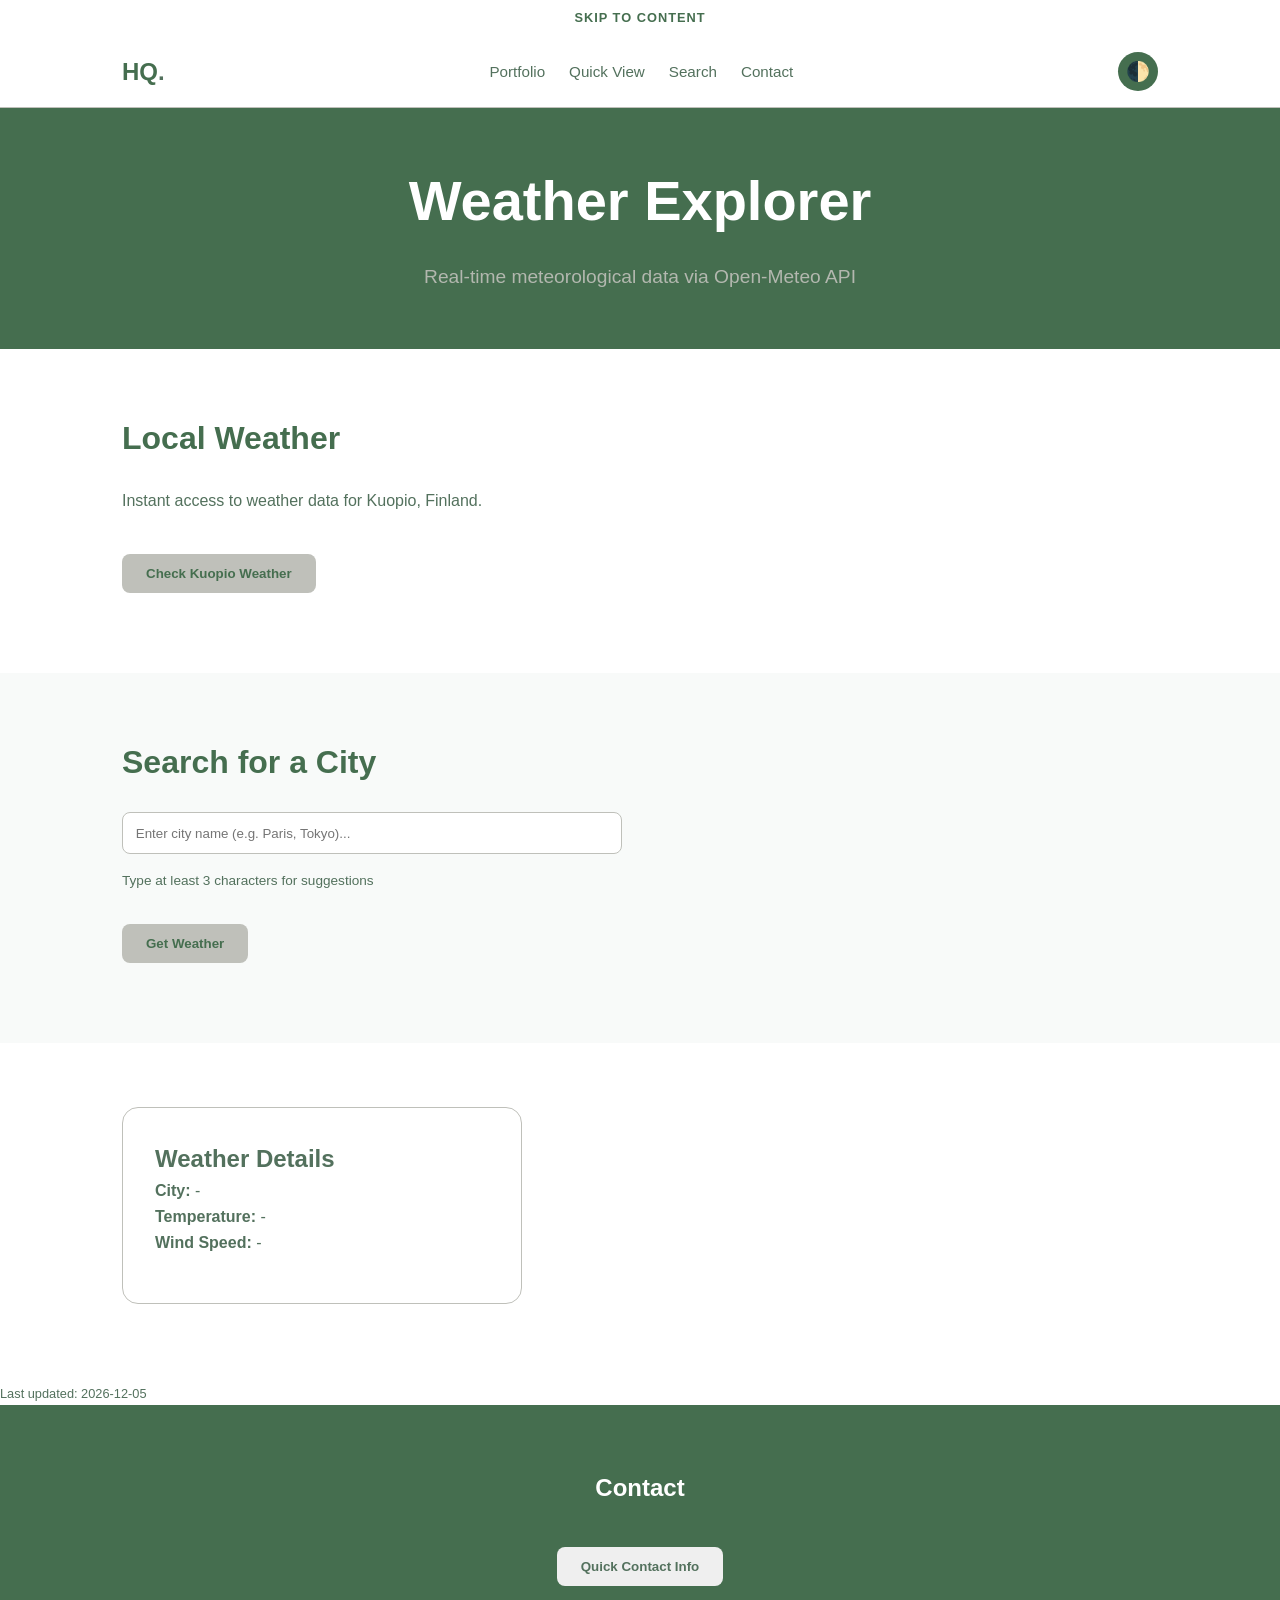
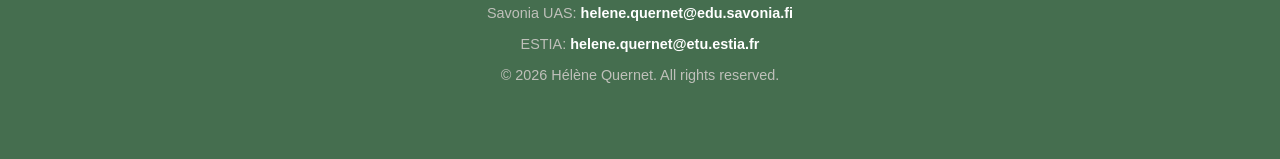
==== weather.html @ babc6048 "complet portfoliot and weather app" ====
<!DOCTYPE html>
<html lang="en">
<head>
    <meta charset="UTF-8" />
    <meta name="viewport" content="width=device-width, initial-scale=1.0">
    <link rel="stylesheet" href="style.css" />
    <title>Weather App - Hélène Quernet</title>
</head>

<body>
    <a id="skipper" href="#main">Skip to content</a>

    <!-- Standard Navbar -->
    <nav class="navbar">
        <div class="nav-container">
            <a href="index.html" class="logo">HQ<span>.</span></a>
            <ul class="nav-links">
                <li><a href="index.html">Portfolio</a></li>
                <li><a href="#kuopio-weather">Quick View</a></li>
                <li><a href="#other-city">Search</a></li>
                <li><a href="#contact">Contact</a></li>
            </ul>
            <button id="theme-toggle" aria-label="Toggle Dark Mode">
                <span class="mode-icon">🌓</span>
            </button>
        </div>
    </nav>

    <header class="hero" style="padding: 3rem 2rem;">
        <div class="hero-content">
            <h1>Weather Explorer</h1>
            <p class="hero-subtitle">Real-time meteorological data via Open-Meteo API</p>
        </div>
    </header>
    
    <main id="main">
        <!-- Quick Access Section -->
        <section id="kuopio-weather" class="container">
            <h2 class="section-title">Local Weather</h2>
            <p>Instant access to weather data for Kuopio, Finland.</p>
            <div style="margin-top: 1.5rem;">
                <button id="btnKuopio" class="btn btn-primary btn-weather">Check Kuopio Weather</button>
            </div>
        </section>

        <!-- Search Section -->
        <section id="other-city" class="bg-light">
            <div class="container">
                <h2 class="section-title">Search for a City</h2>
                <div class="search-container" style="max-width: 500px;">
                    <input 
                        type="text" 
                        id="cityInput" 
                        placeholder="Enter city name (e.g. Paris, Tokyo)..."
                        list="cityList"
                        autocomplete="off"
                    >
                    <datalist id="cityList"></datalist>
                    <p id="input-info">Type at least 3 characters for suggestions</p>
                    <button id="btnValidate" class="btn btn-primary btn-weather" disabled>Get Weather</button>
                </div>
            </div>
        </section>

        <!-- Results Section -->
        <section id="results" class="container">
            <div id="weatherBox" class="project-card">
                <h2>Weather Details</h2>
                <p><strong>City:</strong> <span id="city">-</span></p>
                <p><strong>Temperature:</strong> <span id="temperature">-</span></p>
                <p><strong>Wind Speed:</strong> <span id="wind">-</span></p>
                
                <pre id="output" style="margin-top: 1rem; font-size: 0.7rem; color: red;"></pre>
            </div>
        </section>
    </main>

    <footer id="contact">
        <h2>Contact</h2>
        <button id="contact-btn" class="btn btn-contact">Quick Contact Info</button>
        <p>Savonia UAS: <a href="mailto:helene.quernet@edu.savonia.fi">helene.quernet@edu.savonia.fi</a></p>
        <p>ESTIA: <a href="mailto:helene.quernet@etu.estia.fr">helene.quernet@etu.estia.fr</a></p>
        <p>&copy; 2026 Hélène Quernet. All rights reserved.</p>
    </footer>

    <script src="weather.js"></script>
</body>
</html>
---- style.css ----
:root {
  --main-text: rgb(83, 113, 93);
  --main-back-color: rgb(69, 110, 79);
  --clear-text: rgb(191, 192, 186);
  --dark: rgb(20, 20, 30);
  --dark-text: rgb(200, 200, 210);
  --border: rgb(80, 80, 100);
  --white: #ffffff;
  --transition: all 0.3s ease;
}

* {
  box-sizing: border-box;
  margin: 0;
  padding: 0;
}

html {
  scroll-behavior: smooth;
}

body {
  font-family: 'Inter', -apple-system, BlinkMacSystemFont, "Segoe UI", Roboto, Helvetica, sans-serif;
  line-height: 1.6;
  color: var(--main-text);
  background-color: var(--white);
  transition: var(--transition);
}


#skipper {
  display: block;
  width: 100%;
  background: var(--white);
  color: var(--main-back-color);
  text-align: center;
  padding: 0.5rem 0;
  text-decoration: none;
  font-weight: bold;
  font-size: 0.8rem;
  text-transform: uppercase;
  letter-spacing: 1px;
  /*border-bottom: 2px solid var(--main-back-color);*/
  transition: var(--transition);
}

#skipper:hover {
  background: var(--main-back-color);
  color: var(--white);
}

/*Nav*/

.navbar {
  background: var(--white);
  border-bottom: 1px solid var(--clear-text);
  padding: 1rem 0;
  position: sticky;
  top: 0;
  z-index: 100;
  transition: var(--transition);
}

.nav-container {
  max-width: 1100px;
  margin: 0 auto;
  display: flex;
  justify-content: space-between;
  align-items: center;
  padding: 0 2rem;
}

.logo {
  font-size: 1.5rem;
  font-weight: 700;
  text-decoration: none;
  color: var(--main-back-color);
}

.logo span { 
    color: var(--main-text);
}

.nav-links {
  display: flex;
  list-style: none;
  gap: 1.5rem;
  align-items: center;
}

.nav-links a {
  text-decoration: none;
  color: var(--main-text);
  font-weight: 500;
  font-size: 0.95rem;
  transition: var(--transition);
}

.nav-links a:hover {
    color: var(--main-back-color);
}

/*Hero section*/

.hero {
  background: var(--main-back-color);
  color: var(--clear-text);
  padding: 5rem 2rem;
  text-align: center;
}

.hero h1 {
  font-size: 3.5rem;
  color: var(--white);
  margin-bottom: 1rem;
}

.hero-subtitle {
  font-size: 1.2rem;
  margin-bottom: 0.5rem;
  opacity: 0.9;
}

.hero-location {
    font-size: 0.9rem;
    margin-bottom: 2rem;
}

.hero-cta {
  display: flex;
  justify-content: center;
  gap: 1rem;
}

/*Btns*/

.btn {
  padding: 0.75rem 1.5rem;
  border-radius: 0.5rem;
  text-decoration: none;
  font-weight: 600;
  transition: var(--transition);
  display: inline-block;
  cursor: pointer;
  border: none;
  margin: 1rem 0;
  color:var(--main-text);
}

.btn-data {
  padding: 0.75rem 1.5rem;
  border-radius: 0.5rem;
  text-decoration: none;
  font-weight: 600;
  transition: var(--transition);
  display: block;
  cursor: pointer;
  border: none;
  margin: 1rem auto;
  color:var(--main-text);
}

.btn-primary {
  background: var(--clear-text);
  color: var(--main-back-color);
}

.btn-primary:hover {
  background: var(--white);
  transform: translateY(-2px);
}

.btn-secondary {
  background: transparent;
  color: var(--white);
  border: 1px solid var(--white);
}

.btn-secondary:hover {
  background: rgba(255, 255, 255, 0.1);
}

/*main*/

.container {
  max-width: 1100px;
  margin: 0 auto;
  padding: 4rem 2rem;
}

.section-title {
  font-size: 2rem;
  color: var(--main-back-color);
  margin-bottom: 1.5rem;
}

.bg-light {
    background-color: #f8faf9;
}

/*section grid*/

.section-grid {
  display: grid;
  grid-template-columns: 1.2fr 0.8fr;
  gap: 3rem;
  align-items: center;
}

.interests-tags {
  margin: 1.5rem 0;
  display: flex;
  flex-wrap: wrap;
  gap: 0.5rem;
}

.tag {
  background: var(--clear-text);
  color: var(--main-back-color);
  padding: 0.4rem 0.8rem;
  border-radius: 2rem;
  font-size: 0.8rem;
  font-weight: 600;
}

.school-link {
  display: flex;
  align-items: center;
  gap: 1rem;
  text-decoration: none;
  color: var(--main-text);
  font-weight: 600;
}

.mini-logo {
    width: 40px;
    border-radius: 4px;
}

.profile-frame img {
  width: 100%;
  border-radius: 1rem;
  box-shadow: 15px 15px 0 var(--clear-text);
}

/*projects cards*/

.project-grid {
  display: grid;
  grid-template-columns: repeat(auto-fit, minmax(300px, 1fr));
  gap: 2rem;
}

.project-card {
  background: var(--white);
  border: 1px solid var(--clear-text);
  border-radius: 1rem;
  overflow: hidden;
  transition: var(--transition);
}

.project-card:hover {
  transform: translateY(-5px);
  box-shadow: 0 10px 20px rgba(0,0,0,0.05);
}

.card-img {
  width: 100%;
  height: 180px;
  object-fit: cover;
}

.project-info {
    padding: 1.5rem;
}

.project-links {
  margin-top: 1rem;
  display: flex;
  gap: 1rem;
}

.project-links a {
  font-size: 0.85rem;
  color: var(--main-back-color);
  font-weight: bold;
}

/*creative section*/

.creative-grid {
  display: grid;
  grid-template-columns: 1fr 1fr;
  gap: 2rem;
}

.carousel-container {
    position: relative;
    width: 100%;
    max-width: 400px; /* Adjust to fit your portrait images */
    margin: 0 auto;
    overflow: hidden;
    border-radius: 1rem;
    background: var(--bg-light);
    box-shadow: 0 4px 15px rgba(0,0,0,0.1);
}

.carousel-track {
    display: flex;
    transition: transform 0.5s ease-in-out;
    min-width: 100%;
    flex-shrink: 0;
}

.carousel-slide {
    min-width: 100%;
    text-align: center;
}

.carousel-slide img {
  width: 100%;
  aspect-ratio: 2 / 3;
  object-fit: cover;
  display: block;
}

.carousel-slide figcaption {
  background: var(--main-back-color);
  color: var(--white);
  padding: 0.5rem;
  font-size: 0.8rem;
}

.carousel-btn {
  position: absolute;
  top: 50%;
  transform: translateY(-50%);
  background: rgba(255, 255, 255, 0.7);
  color: var(--main-back-color);
  border: none;
  padding: 10px 15px;
  cursor: pointer;
  font-size: 1.5rem;
  border-radius: 50%;
  z-index: 10;
  transition: var(--transition);
}

.carousel-btn:hover {
  background: var(--main-back-color);
  color: var(--white);
}

.carousel-btn.prev {
  left: 10px;
}

.carousel-btn.next {
  right: 10px;
}

.video-wrapper {
  position: relative;
  padding-bottom: 56.25%; 
  height: 0;
  overflow: hidden;
  border-radius: 1rem;
  margin-top: 1rem;
}

.video-wrapper iframe {
  position: absolute;
  top: 0; left: 0; width: 100%; height: 100%;
}

/*skill section*/

.skills-list-dynamic {
  list-style: none;
  display: flex;
  flex-wrap: wrap;
  gap: 10px;
  margin-top: 1.5rem;
  padding: 0;
}

.skills-list-dynamic li {
  background: var(--clear-text);
  color: var(--main-back-color);
  padding: 0.5rem 1.2rem;
  border-radius: 2rem;
  font-size: 0.9rem;
  font-weight: 600;
  transition: var(--transition);
}

.skills-list-dynamic li:hover {
  transform: scale(1.05);
  background: var(--main-back-color);
  color: var(--white);
}

/*footer*/

footer {
  background: var(--main-back-color);
  color: var(--clear-text);
  padding: 4rem 2rem;
  text-align: center;
}

footer h2 {
    color: var(--white);
    margin-bottom: 1.5rem;
}

footer p {
    margin-bottom: 0.5rem;
    font-size: 0.9rem;
}

footer a {
    color: var(--white);
    text-decoration: none;
    font-weight: bold;
}

footer a:hover {
    text-decoration: underline;
}

/*weather*/

#weatherBox {
  max-width: 400px;
  padding: 2rem;
}

#input-info {
  font-size: 0.85rem;
  margin-bottom: 1rem;
}

#cityInput {
  width: 100%;
  padding: 0.8rem;
  border-radius: 0.5rem;
  border: 1px solid var(--clear-text);
  margin-bottom: 1rem;
}

/*theme toggle*/

#theme-toggle {
  background: var(--main-back-color);
  color: var(--white);
  border: none;
  padding: 0.5rem;
  border-radius: 100%;
  cursor: pointer;
  font-size: 1.2rem;
  transition: var(--transition);
}

/*dark mode*/

body.dark-mode .btn-contact{
  color:var(--dark);
}

body.dark-mode .btn-weather{
  color:#252538;
}

body.dark-mode {
  background-color: var(--dark);
  color: var(--dark-text);
}

body.dark-mode .navbar {
  background: var(--dark);
  border-bottom-color: var(--border);
}

body.dark-mode .nav-links a, 
body.dark-mode .logo,
body.dark-mode .section-title,
body.dark-mode .school-link {
  color: var(--dark-text);
}

body.dark-mode .bg-light {
    background-color: #1a1a2e;
}

body.dark-mode .project-card {
  background: #252538;
  border-color: var(--border);
}

body.dark-mode .tag {
  background: var(--border);
  color: var(--dark-text);
}

body.dark-mode footer {
    background: #161625;
}

body.dark-mode #skipper {
    background: var(--dark);
    color:var(--white);
}

body.dark-mode #skipper:hover {
  background: var(--dark-text);
  color: var(--dark);
}

body.dark-mode .project-links a {
  color:var(--dark-text);
}

body.dark-mode .carousel-slide figcaption {
    background: var(--border);
}

body.dark-mode #theme-toggle {
  background: var(--dark-text);
}

body.dark-mode .logo span { 
    color: var(--dark-text);
}

body.dark-mode .skills-list-dynamic li {
    background: var(--border);
    color: var(--dark-text);
}

body.dark-mode .skills-list-dynamic li:hover {
    background: var(--white);
    color: var(--dark);
}
body.dark-mode .btn-data {
  color:var(--dark);
}

body.dark-mode #cityInput {
    background: #252538;
    color: var(--dark-text);
    border-color: var(--border);
}

body.dark-mode #weatherBox {
    background: #252538;
}

body.dark-mode #weatherBox h2 {
    color: var(--dark-text) !important;
}
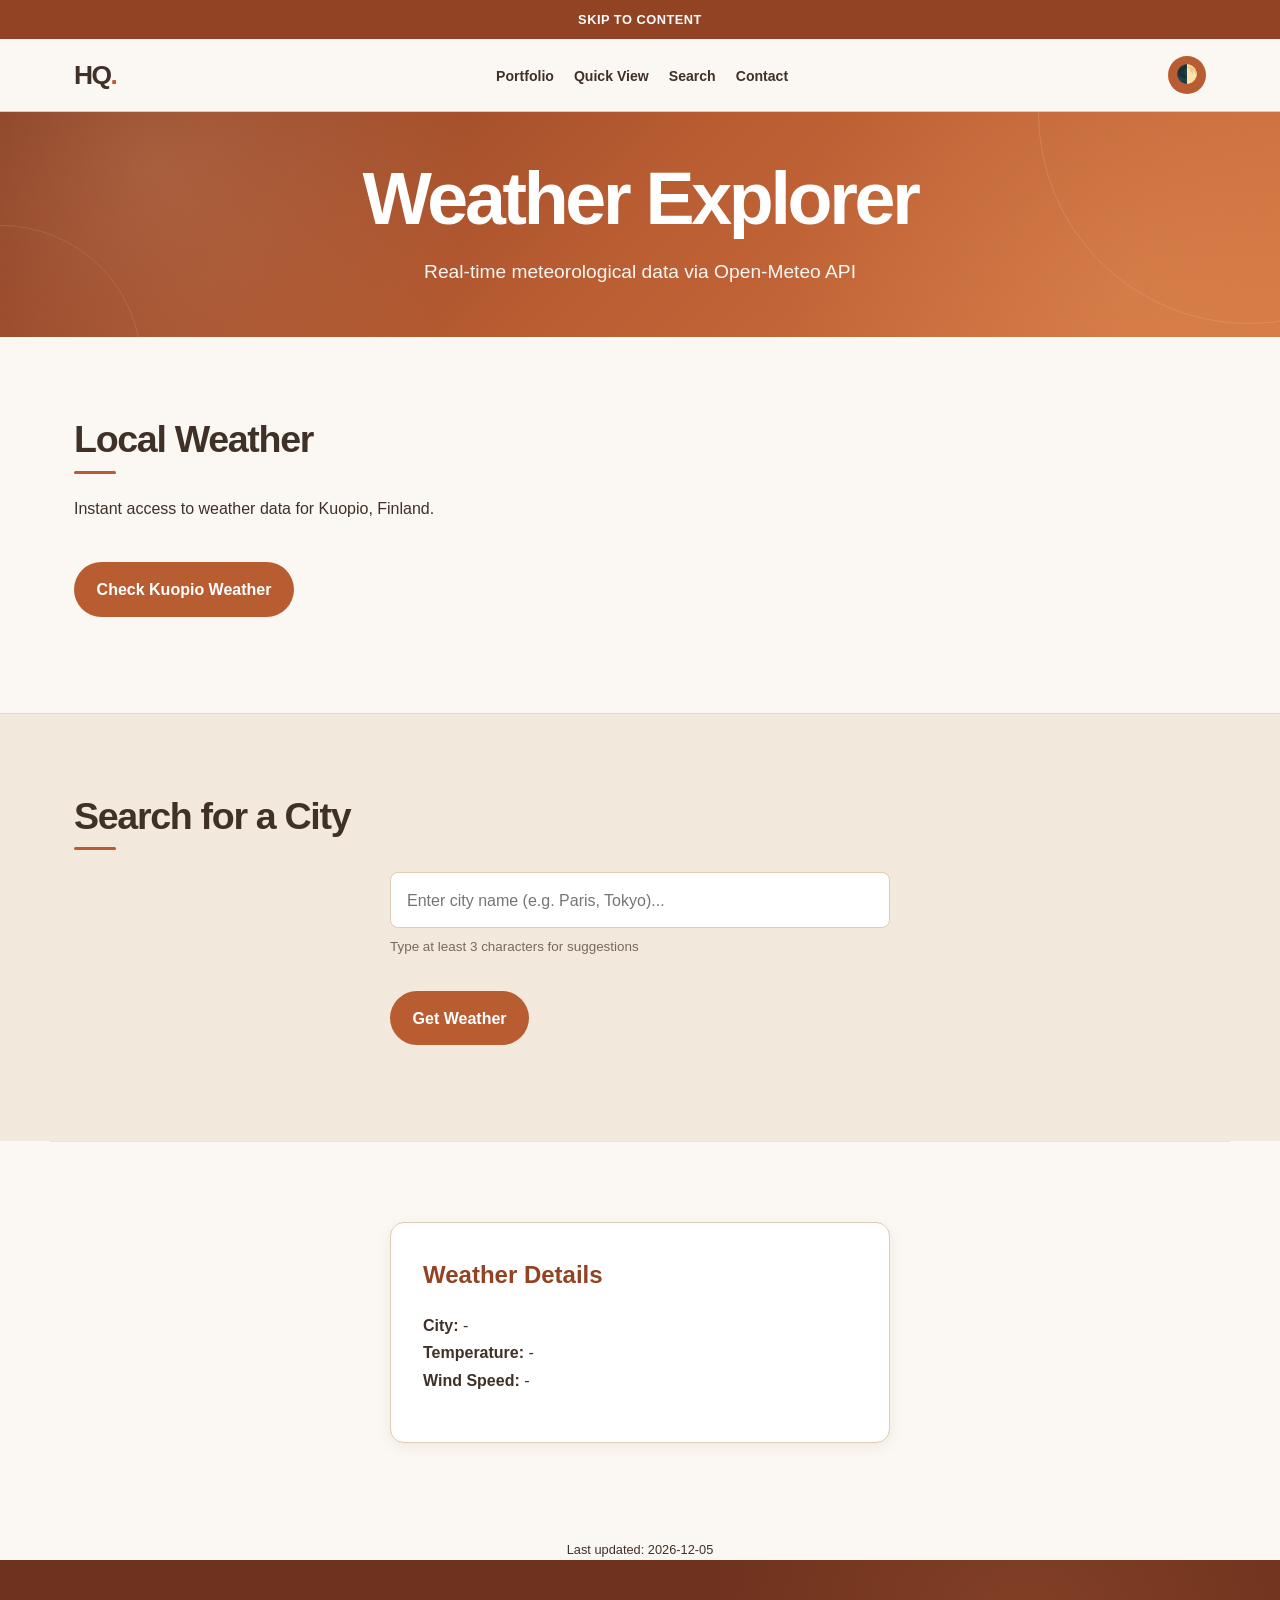
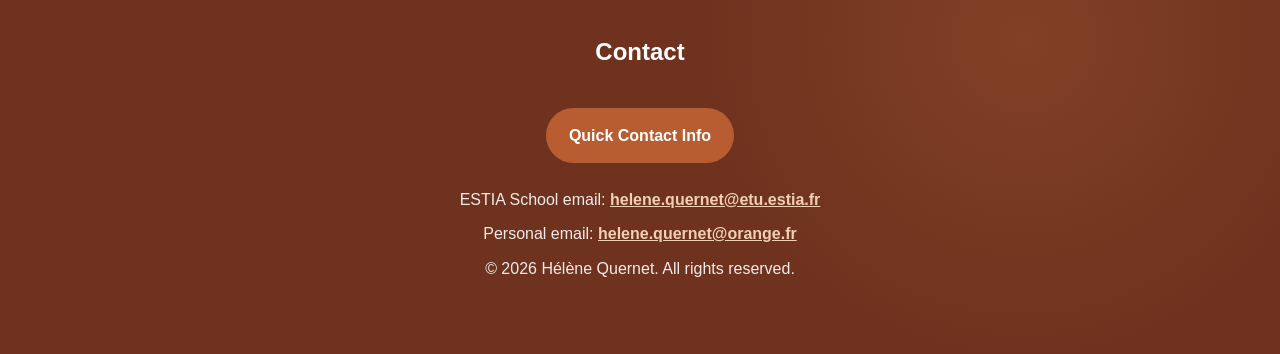
==== commit acaf081c: "MAJ 2026_10_06" ====
--- a/weather.html
+++ b/weather.html
@@ -47,7 +47,7 @@
         <section id="other-city" class="bg-light">
             <div class="container">
                 <h2 class="section-title">Search for a City</h2>
-                <div class="search-container" style="max-width: 500px;">
+                <div class="search-container">
                     <input 
                         type="text" 
                         id="cityInput" 
@@ -70,7 +70,7 @@
                 <p><strong>Temperature:</strong> <span id="temperature">-</span></p>
                 <p><strong>Wind Speed:</strong> <span id="wind">-</span></p>
                 
-                <pre id="output" style="margin-top: 1rem; font-size: 0.7rem; color: red;"></pre>
+                <pre id="output" style="margin-top: 1rem; font-size: 0.8rem; color: #e74c3c;"></pre>
             </div>
         </section>
     </main>
@@ -78,8 +78,8 @@
     <footer id="contact">
         <h2>Contact</h2>
         <button id="contact-btn" class="btn btn-contact">Quick Contact Info</button>
-        <p>Savonia UAS: <a href="mailto:helene.quernet@edu.savonia.fi">helene.quernet@edu.savonia.fi</a></p>
-        <p>ESTIA: <a href="mailto:helene.quernet@etu.estia.fr">helene.quernet@etu.estia.fr</a></p>
+        <p>ESTIA School email: <a href="mailto:helene.quernet@etu.estia.fr">helene.quernet@etu.estia.fr</a></p>
+        <p>Personal email: <a href="mailto:helene.quernet@orange.fr">helene.quernet@orange.fr</a></p>
         <p>&copy; 2026 Hélène Quernet. All rights reserved.</p>
     </footer>
 
--- a/style.css
+++ b/style.css
@@ -1,13 +1,43 @@
+/* =========================================================
+   HÉLÈNE QUERNET — PROFESSIONAL PORTFOLIO
+   Desert / Terracotta theme
+   ========================================================= */
+
 :root {
-  --main-text: rgb(83, 113, 93);
-  --main-back-color: rgb(69, 110, 79);
-  --clear-text: rgb(191, 192, 186);
-  --dark: rgb(20, 20, 30);
-  --dark-text: rgb(200, 200, 210);
-  --border: rgb(80, 80, 100);
+  /* Desert palette */
+  --main-text: #3f3028;
+  --main-back-color: #b85c32;
+  --accent-color: #e58b4f;
+  --accent-dark: #914323;
+  --sand: #e8d5bd;
+  --sand-light: #f5ede3;
+  --cream: #fbf8f3;
   --white: #ffffff;
-  --transition: all 0.3s ease;
-}
+  --border: #dfcbb6;
+  --muted: #77685d;
+
+  /* Dark mode */
+  --dark-bg: #211a17;
+  --dark-section: #2b211d;
+  --dark-card: #332721;
+  --dark-text: #eee4da;
+  --dark-muted: #c1afa0;
+  --dark-border: #554239;
+
+  --shadow-sm: 0 4px 14px rgba(77, 46, 29, 0.08);
+  --shadow-md: 0 12px 30px rgba(77, 46, 29, 0.12);
+  --shadow-lg: 0 20px 45px rgba(77, 46, 29, 0.16);
+
+  --radius-sm: 8px;
+  --radius-md: 14px;
+  --radius-lg: 22px;
+
+  --transition: all 0.28s ease;
+}
+
+/* =========================================================
+   RESET
+   ========================================================= */
 
 * {
   box-sizing: border-box;
@@ -17,333 +47,628 @@
 
 html {
   scroll-behavior: smooth;
+  scroll-padding-top: 90px;
 }
 
 body {
-  font-family: 'Inter', -apple-system, BlinkMacSystemFont, "Segoe UI", Roboto, Helvetica, sans-serif;
-  line-height: 1.6;
+  font-family: "Inter", -apple-system, BlinkMacSystemFont, "Segoe UI",
+    Roboto, Helvetica, Arial, sans-serif;
+  line-height: 1.7;
   color: var(--main-text);
-  background-color: var(--white);
+  background: var(--cream);
   transition: var(--transition);
 }
 
+img {
+  max-width: 100%;
+}
+
+button,
+input {
+  font: inherit;
+}
+
+::selection {
+  background: var(--accent-color);
+  color: var(--white);
+}
+
+/* =========================================================
+   ACCESSIBILITY
+   ========================================================= */
 
 #skipper {
   display: block;
   width: 100%;
-  background: var(--white);
-  color: var(--main-back-color);
+  background: var(--accent-dark);
+  color: var(--white);
   text-align: center;
-  padding: 0.5rem 0;
+  padding: 0.55rem;
   text-decoration: none;
-  font-weight: bold;
+  font-weight: 700;
   font-size: 0.8rem;
   text-transform: uppercase;
-  letter-spacing: 1px;
-  /*border-bottom: 2px solid var(--main-back-color);*/
-  transition: var(--transition);
+  letter-spacing: 0.04em;
 }
 
 #skipper:hover {
-  background: var(--main-back-color);
-  color: var(--white);
-}
-
-/*Nav*/
+  background: var(--main-text);
+}
+
+/* =========================================================
+   NAVBAR
+   ========================================================= */
 
 .navbar {
-  background: var(--white);
-  border-bottom: 1px solid var(--clear-text);
-  padding: 1rem 0;
+  background: rgba(251, 248, 243, 0.96);
+  border-bottom: 1px solid var(--border);
+  padding: 0.85rem 0;
   position: sticky;
   top: 0;
   z-index: 100;
+  backdrop-filter: blur(12px);
   transition: var(--transition);
 }
 
 .nav-container {
-  max-width: 1100px;
+  max-width: 1180px;
   margin: 0 auto;
   display: flex;
   justify-content: space-between;
   align-items: center;
-  padding: 0 2rem;
+  padding: 0 1.5rem;
+  gap: 1.5rem;
 }
 
 .logo {
-  font-size: 1.5rem;
-  font-weight: 700;
-  text-decoration: none;
-  color: var(--main-back-color);
-}
-
-.logo span { 
-    color: var(--main-text);
-}
-
-.nav-links {
-  display: flex;
-  list-style: none;
-  gap: 1.5rem;
-  align-items: center;
-}
-
-.nav-links a {
+  font-size: 1.65rem;
+  font-weight: 800;
+  letter-spacing: -0.06em;
   text-decoration: none;
   color: var(--main-text);
-  font-weight: 500;
-  font-size: 0.95rem;
-  transition: var(--transition);
-}
-
-.nav-links a:hover {
-    color: var(--main-back-color);
-}
-
-/*Hero section*/
-
-.hero {
-  background: var(--main-back-color);
-  color: var(--clear-text);
-  padding: 5rem 2rem;
-  text-align: center;
-}
-
-.hero h1 {
-  font-size: 3.5rem;
-  color: var(--white);
-  margin-bottom: 1rem;
-}
-
-.hero-subtitle {
-  font-size: 1.2rem;
-  margin-bottom: 0.5rem;
-  opacity: 0.9;
-}
-
-.hero-location {
-    font-size: 0.9rem;
-    margin-bottom: 2rem;
-}
-
-.hero-cta {
+  white-space: nowrap;
+}
+
+.logo span {
+  color: var(--main-back-color);
+}
+
+.nav-links {
   display: flex;
   justify-content: center;
-  gap: 1rem;
-}
-
-/*Btns*/
-
-.btn {
-  padding: 0.75rem 1.5rem;
-  border-radius: 0.5rem;
+  align-items: center;
+  list-style: none;
+  gap: 1.25rem;
+}
+
+.nav-links a {
+  position: relative;
   text-decoration: none;
+  color: var(--main-text);
+  font-size: 0.88rem;
   font-weight: 600;
   transition: var(--transition);
+}
+
+.nav-links a::after {
+  content: "";
+  position: absolute;
+  left: 0;
+  bottom: -5px;
+  width: 0;
+  height: 2px;
+  border-radius: 2px;
+  background: var(--main-back-color);
+  transition: width 0.25s ease;
+}
+
+.nav-links a:hover {
+  color: var(--main-back-color);
+}
+
+.nav-links a:hover::after {
+  width: 100%;
+}
+
+/* =========================================================
+   HERO
+   ========================================================= */
+
+.hero {
+  position: relative;
+  overflow: hidden;
+  color: var(--white);
+  padding: 7rem 2rem 6.5rem;
+  text-align: center;
+  background:
+    radial-gradient(circle at 12% 25%, rgba(255, 213, 170, 0.18), transparent 28%),
+    radial-gradient(circle at 88% 80%, rgba(255, 188, 121, 0.16), transparent 30%),
+    linear-gradient(135deg, #873c21 0%, #b85c32 48%, #d47743 100%);
+}
+
+.hero::before,
+.hero::after {
+  content: "";
+  position: absolute;
+  border-radius: 50%;
+  pointer-events: none;
+}
+
+.hero::before {
+  width: 420px;
+  height: 420px;
+  right: -180px;
+  top: -210px;
+  border: 1px solid rgba(255, 255, 255, 0.12);
+}
+
+.hero::after {
+  width: 280px;
+  height: 280px;
+  left: -140px;
+  bottom: -170px;
+  border: 1px solid rgba(255, 255, 255, 0.1);
+}
+
+.hero-content {
+  position: relative;
+  z-index: 1;
+  max-width: 900px;
+  margin: 0 auto;
+}
+
+.hero h1 {
+  font-size: clamp(2.7rem, 7vw, 4.6rem);
+  line-height: 1.05;
+  letter-spacing: -0.045em;
+  margin-bottom: 1.15rem;
+  font-weight: 800;
+}
+
+.hero-subtitle {
+  max-width: 780px;
+  margin: 0 auto;
+  font-size: clamp(1rem, 2vw, 1.2rem);
+  opacity: 0.95;
+  font-weight: 400;
+}
+
+.hero-location {
+  font-size: 0.92rem;
+  margin-top: 0.45rem;
+  font-weight: 400;
+  opacity: 0.85;
+}
+
+.hero-cta {
+  display: flex;
+  justify-content: center;
+  flex-wrap: wrap;
+  gap: 0.85rem;
+  margin-top: 2.2rem;
+}
+
+/* =========================================================
+   BUTTONS
+   ========================================================= */
+
+.btn {
+  padding: 0.78rem 1.35rem;
+  border-radius: 999px;
+  text-decoration: none;
+  font-weight: 700;
+  transition: var(--transition);
+  cursor: pointer;
+  border: 1px solid transparent;
+  display: inline-flex;
+  align-items: center;
+  justify-content: center;
+  gap: 8px;
+}
+
+.btn:hover {
+  transform: translateY(-3px);
+  box-shadow: var(--shadow-md);
+}
+
+.btn-primary,
+.btn-data,
+.btn-contact,
+.btn-weather {
+  background: var(--main-back-color);
+  color: var(--white);
+}
+
+.btn-primary:hover,
+.btn-data:hover,
+.btn-contact:hover,
+.btn-weather:hover {
+  background: var(--accent-dark);
+}
+
+.btn-secondary {
+  background: rgba(255, 255, 255, 0.08);
+  color: var(--white);
+  border-color: rgba(255, 255, 255, 0.7);
+  backdrop-filter: blur(6px);
+}
+
+.btn-secondary:hover {
+  background: var(--white);
+  color: var(--accent-dark);
+}
+
+.btn-cv {
+  background: var(--accent-color);
+  color: var(--white) !important;
+}
+
+.btn-data,
+.btn-contact,
+.btn-weather {
+  margin: 1rem 0;
+}
+
+/* =========================================================
+   MAIN / SECTIONS
+   ========================================================= */
+
+.container {
+  max-width: 1180px;
+  margin: 0 auto;
+  padding: 5rem 1.5rem;
+}
+
+.bg-light {
+  background:
+    linear-gradient(rgba(232, 213, 189, 0.18), rgba(232, 213, 189, 0.18)),
+    var(--sand-light);
+}
+
+section + section {
+  border-top: 1px solid rgba(223, 203, 182, 0.5);
+}
+
+.section-title {
   display: inline-block;
-  cursor: pointer;
-  border: none;
-  margin: 1rem 0;
-  color:var(--main-text);
-}
-
-.btn-data {
-  padding: 0.75rem 1.5rem;
-  border-radius: 0.5rem;
-  text-decoration: none;
-  font-weight: 600;
-  transition: var(--transition);
+  position: relative;
+  font-size: clamp(1.8rem, 4vw, 2.35rem);
+  line-height: 1.2;
+  color: var(--main-text);
+  margin-bottom: 1.35rem;
+  letter-spacing: -0.035em;
+}
+
+.section-title::after {
+  content: "";
   display: block;
-  cursor: pointer;
-  border: none;
-  margin: 1rem auto;
-  color:var(--main-text);
-}
-
-.btn-primary {
-  background: var(--clear-text);
-  color: var(--main-back-color);
-}
-
-.btn-primary:hover {
-  background: var(--white);
-  transform: translateY(-2px);
-}
-
-.btn-secondary {
-  background: transparent;
-  color: var(--white);
-  border: 1px solid var(--white);
-}
-
-.btn-secondary:hover {
-  background: rgba(255, 255, 255, 0.1);
-}
-
-/*main*/
-
-.container {
-  max-width: 1100px;
-  margin: 0 auto;
-  padding: 4rem 2rem;
-}
-
-.section-title {
-  font-size: 2rem;
-  color: var(--main-back-color);
-  margin-bottom: 1.5rem;
-}
-
-.bg-light {
-    background-color: #f8faf9;
-}
-
-/*section grid*/
+  width: 42px;
+  height: 3px;
+  margin-top: 0.55rem;
+  border-radius: 5px;
+  background: var(--main-back-color);
+}
+
+.section-subtitle {
+  font-size: 1.02rem;
+  color: var(--muted);
+  max-width: 800px;
+}
+
+/* =========================================================
+   ABOUT
+   ========================================================= */
 
 .section-grid {
   display: grid;
-  grid-template-columns: 1.2fr 0.8fr;
-  gap: 3rem;
+  grid-template-columns: 1.35fr 0.65fr;
+  gap: 4rem;
   align-items: center;
+}
+
+.about-text > p {
+  max-width: 760px;
+}
+
+.about-text strong {
+  color: var(--accent-dark);
 }
 
 .interests-tags {
   margin: 1.5rem 0;
   display: flex;
   flex-wrap: wrap;
-  gap: 0.5rem;
+  gap: 0.55rem;
 }
 
 .tag {
-  background: var(--clear-text);
-  color: var(--main-back-color);
-  padding: 0.4rem 0.8rem;
-  border-radius: 2rem;
-  font-size: 0.8rem;
-  font-weight: 600;
-}
-
-.school-link {
-  display: flex;
+  background: var(--sand);
+  color: var(--accent-dark);
+  padding: 0.42rem 0.82rem;
+  border: 1px solid rgba(184, 92, 50, 0.14);
+  border-radius: 999px;
+  font-size: 0.78rem;
+  font-weight: 700;
+}
+
+.about-image {
+  display: flex;
+  justify-content: center;
   align-items: center;
-  gap: 1rem;
-  text-decoration: none;
-  color: var(--main-text);
-  font-weight: 600;
-}
-
-.mini-logo {
-    width: 40px;
-    border-radius: 4px;
+}
+
+.profile-frame {
+  position: relative;
+  padding: 0.75rem;
+  border-radius: var(--radius-lg);
+  background: var(--sand);
+  box-shadow: var(--shadow-lg);
+}
+
+.profile-frame::before {
+  content: "";
+  position: absolute;
+  inset: -8px;
+  border: 1px solid var(--border);
+  border-radius: calc(var(--radius-lg) + 5px);
+  z-index: -1;
 }
 
 .profile-frame img {
-  width: 100%;
-  border-radius: 1rem;
-  box-shadow: 15px 15px 0 var(--clear-text);
-}
-
-/*projects cards*/
+  display: block;
+  width: 20rem;
+  max-width: 100%;
+  aspect-ratio: 4 / 5;
+  object-fit: cover;
+  border-radius: 15px;
+}
+
+/* =========================================================
+   EXPERIENCE
+   ========================================================= */
+
+.experience-timeline {
+  position: relative;
+  border-left: 2px solid var(--border);
+  padding-left: 2.2rem;
+  margin-left: 0.75rem;
+}
+
+.exp-item {
+  position: relative;
+  margin-bottom: 2.8rem;
+}
+
+.exp-item:last-child {
+  margin-bottom: 0;
+}
+
+.exp-item::before {
+  content: "";
+  position: absolute;
+  left: calc(-2.2rem - 7px);
+  top: 5px;
+  width: 12px;
+  height: 12px;
+  background: var(--main-back-color);
+  border: 3px solid var(--sand-light);
+  border-radius: 50%;
+  box-sizing: content-box;
+}
+
+.exp-header h3 {
+  color: var(--accent-dark);
+  margin-bottom: 0.25rem;
+  font-size: 1.15rem;
+}
+
+.exp-company {
+  display: block;
+  font-weight: 700;
+}
+
+.exp-date {
+  display: inline-block;
+  margin-top: 0.1rem;
+  font-style: normal;
+  font-size: 0.86rem;
+  color: var(--muted);
+}
+
+.work_list {
+  list-style-type: disc;
+  padding-left: 1.2rem;
+  margin-top: 0.65rem;
+}
+
+.work_list li {
+  margin-bottom: 0.45rem;
+}
+
+/* =========================================================
+   EDUCATION
+   ========================================================= */
+
+.education-grid {
+  display: grid;
+  grid-template-columns: repeat(auto-fit, minmax(300px, 1fr));
+  gap: 1.5rem;
+}
+
+.edu-item {
+  padding: 1.65rem;
+  border: 1px solid var(--border);
+  border-radius: var(--radius-md);
+  background: var(--white);
+  box-shadow: var(--shadow-sm);
+  transition: var(--transition);
+}
+
+.edu-item:hover {
+  transform: translateY(-4px);
+  box-shadow: var(--shadow-md);
+}
+
+.edu-item h3 {
+  color: var(--accent-dark);
+  margin-bottom: 0.55rem;
+}
+
+.highlight-box {
+  background: var(--sand-light);
+  padding: 0.95rem 1rem;
+  border-radius: var(--radius-sm);
+  margin-top: 1rem;
+  border-left: 4px solid var(--main-back-color);
+}
+
+.badge {
+  display: inline-block;
+  margin-top: 0.8rem;
+  background: var(--main-back-color);
+  color: var(--white);
+  padding: 0.35rem 0.7rem;
+  border-radius: 999px;
+  font-size: 0.78rem;
+  font-weight: 700;
+}
+
+/* =========================================================
+   PROJECTS
+   ========================================================= */
 
 .project-grid {
   display: grid;
   grid-template-columns: repeat(auto-fit, minmax(300px, 1fr));
-  gap: 2rem;
+  gap: 1.5rem;
 }
 
 .project-card {
   background: var(--white);
-  border: 1px solid var(--clear-text);
-  border-radius: 1rem;
+  border: 1px solid var(--border);
+  border-radius: var(--radius-md);
   overflow: hidden;
   transition: var(--transition);
+  box-shadow: var(--shadow-sm);
 }
 
 .project-card:hover {
-  transform: translateY(-5px);
-  box-shadow: 0 10px 20px rgba(0,0,0,0.05);
-}
-
-.card-img {
-  width: 100%;
-  height: 180px;
-  object-fit: cover;
+  transform: translateY(-7px);
+  border-color: rgba(184, 92, 50, 0.35);
+  box-shadow: var(--shadow-md);
 }
 
 .project-info {
-    padding: 1.5rem;
+  padding: 1.6rem;
+}
+
+.project-info h3 {
+  color: var(--accent-dark);
+  margin-bottom: 0.55rem;
+}
+
+.tech-stack {
+  margin-top: 0.9rem;
+  font-size: 0.88rem;
+  color: var(--muted);
 }
 
 .project-links {
-  margin-top: 1rem;
-  display: flex;
-  gap: 1rem;
+  margin-top: 1.15rem;
+  display: flex;
+  flex-wrap: wrap;
+  gap: 0.9rem;
 }
 
 .project-links a {
-  font-size: 0.85rem;
+  font-weight: 700;
   color: var(--main-back-color);
-  font-weight: bold;
-}
-
-/*creative section*/
+  text-decoration: none;
+  font-size: 0.88rem;
+}
+
+.project-links a:hover {
+  color: var(--accent-dark);
+  text-decoration: underline;
+}
+
+/* =========================================================
+   CREATIVE / APPLIED ENGINEERING
+   ========================================================= */
 
 .creative-grid {
   display: grid;
-  grid-template-columns: 1fr 1fr;
+  grid-template-columns: repeat(auto-fit, minmax(300px, 1fr));
   gap: 2rem;
+  align-items: start;
+}
+
+.creative-card {
+  background: var(--white);
+  border: 1px solid var(--border);
+  border-radius: var(--radius-md);
+  overflow: hidden;
+  box-shadow: var(--shadow-sm);
+  transition: var(--transition);
+}
+
+.creative-card:hover {
+  transform: translateY(-5px);
+  box-shadow: var(--shadow-md);
 }
 
 .carousel-container {
-    position: relative;
-    width: 100%;
-    max-width: 400px; /* Adjust to fit your portrait images */
-    margin: 0 auto;
-    overflow: hidden;
-    border-radius: 1rem;
-    background: var(--bg-light);
-    box-shadow: 0 4px 15px rgba(0,0,0,0.1);
+  position: relative;
+  width: 100%;
+  max-width: 450px;
+  margin: 0 auto;
+  overflow: hidden;
+  background: var(--sand-light);
 }
 
 .carousel-track {
-    display: flex;
-    transition: transform 0.5s ease-in-out;
-    min-width: 100%;
-    flex-shrink: 0;
+  display: flex;
+  transition: transform 0.5s cubic-bezier(0.4, 0, 0.2, 1);
 }
 
 .carousel-slide {
-    min-width: 100%;
-    text-align: center;
+  min-width: 100%;
+  position: relative;
 }
 
 .carousel-slide img {
   width: 100%;
-  aspect-ratio: 2 / 3;
+  aspect-ratio: 3 / 4;
   object-fit: cover;
   display: block;
 }
 
 .carousel-slide figcaption {
-  background: var(--main-back-color);
+  background: rgba(91, 48, 31, 0.9);
   color: var(--white);
-  padding: 0.5rem;
-  font-size: 0.8rem;
+  padding: 0.72rem;
+  text-align: center;
+  font-size: 0.84rem;
+  font-weight: 600;
 }
 
 .carousel-btn {
   position: absolute;
   top: 50%;
   transform: translateY(-50%);
-  background: rgba(255, 255, 255, 0.7);
-  color: var(--main-back-color);
-  border: none;
-  padding: 10px 15px;
+  background: rgba(255, 250, 244, 0.9);
+  color: var(--accent-dark);
+  border: 1px solid rgba(255, 255, 255, 0.7);
+  width: 40px;
+  height: 40px;
   cursor: pointer;
-  font-size: 1.5rem;
+  font-size: 1.15rem;
   border-radius: 50%;
-  z-index: 10;
+  z-index: 5;
   transition: var(--transition);
+  display: flex;
+  align-items: center;
+  justify-content: center;
 }
 
 .carousel-btn:hover {
@@ -352,210 +677,501 @@
 }
 
 .carousel-btn.prev {
-  left: 10px;
+  left: 14px;
 }
 
 .carousel-btn.next {
-  right: 10px;
-}
-
-.video-wrapper {
-  position: relative;
-  padding-bottom: 56.25%; 
-  height: 0;
-  overflow: hidden;
-  border-radius: 1rem;
+  right: 14px;
+}
+
+.creative-info {
+  padding: 1.5rem;
+}
+
+.creative-info h3 {
+  color: var(--accent-dark);
+  margin-bottom: 0.55rem;
+}
+
+.placeholder-wrapper {
+  width: 100%;
+  aspect-ratio: 4 / 3;
+  background:
+    radial-gradient(circle at center, rgba(184, 92, 50, 0.12), transparent 45%),
+    var(--sand-light);
+  border-bottom: 1px solid var(--border);
+  display: flex;
+  align-items: center;
+  justify-content: center;
+}
+
+.placeholder-content {
+  display: flex;
+  flex-direction: column;
+  align-items: center;
+  gap: 0.65rem;
+  color: var(--accent-dark);
+  font-weight: 600;
+  text-align: center;
+  padding: 1rem;
+}
+
+/* =========================================================
+   SKILLS
+   ========================================================= */
+
+.skills-grid-professional {
+  display: grid;
+  grid-template-columns: repeat(auto-fit, minmax(280px, 1fr));
+  gap: 1.5rem;
+}
+
+.skill-category-card {
+  background: var(--white);
+  padding: 1.8rem;
+  border-radius: var(--radius-md);
+  border: 1px solid var(--border);
+  box-shadow: var(--shadow-sm);
+  transition: var(--transition);
+}
+
+.skill-category-card:hover {
+  transform: translateY(-4px);
+  box-shadow: var(--shadow-md);
+}
+
+.skill-category-card h3 {
+  color: var(--accent-dark);
+}
+
+.professional-skills-list {
+  list-style: none;
+  display: flex;
+  flex-wrap: wrap;
+  gap: 8px;
   margin-top: 1rem;
 }
 
-.video-wrapper iframe {
-  position: absolute;
-  top: 0; left: 0; width: 100%; height: 100%;
-}
-
-/*skill section*/
-
-.skills-list-dynamic {
-  list-style: none;
-  display: flex;
-  flex-wrap: wrap;
-  gap: 10px;
-  margin-top: 1.5rem;
-  padding: 0;
-}
-
-.skills-list-dynamic li {
-  background: var(--clear-text);
+.professional-skills-list li {
+  background: var(--sand-light);
+  border: 1px solid var(--border);
+  padding: 0.4rem 0.78rem;
+  border-radius: 999px;
+  font-size: 0.82rem;
+  font-weight: 600;
+  color: var(--accent-dark);
+}
+
+/* =========================================================
+   LEADERSHIP
+   ========================================================= */
+
+.leadership-grid {
+  display: grid;
+  grid-template-columns: repeat(auto-fit, minmax(280px, 1fr));
+  gap: 1.5rem;
+}
+
+.leadership-card {
+  background: var(--white);
+  border-radius: var(--radius-md);
+  padding: 1.6rem;
+  box-shadow: var(--shadow-sm);
+  border: 1px solid var(--border);
+  transition: var(--transition);
+}
+
+.leadership-card:hover {
+  transform: translateY(-5px);
+  box-shadow: var(--shadow-md);
+}
+
+.leadership-icon {
+  width: 48px;
+  height: 48px;
+  background: var(--sand-light);
   color: var(--main-back-color);
-  padding: 0.5rem 1.2rem;
-  border-radius: 2rem;
-  font-size: 0.9rem;
-  font-weight: 600;
-  transition: var(--transition);
-}
-
-.skills-list-dynamic li:hover {
-  transform: scale(1.05);
-  background: var(--main-back-color);
-  color: var(--white);
-}
-
-/*footer*/
-
-footer {
-  background: var(--main-back-color);
-  color: var(--clear-text);
-  padding: 4rem 2rem;
-  text-align: center;
-}
-
-footer h2 {
-    color: var(--white);
-    margin-bottom: 1.5rem;
-}
-
-footer p {
-    margin-bottom: 0.5rem;
-    font-size: 0.9rem;
-}
-
-footer a {
-    color: var(--white);
-    text-decoration: none;
-    font-weight: bold;
-}
-
-footer a:hover {
-    text-decoration: underline;
-}
-
-/*weather*/
+  border: 1px solid var(--border);
+  border-radius: 12px;
+  display: flex;
+  align-items: center;
+  justify-content: center;
+  margin-bottom: 1rem;
+}
+
+.leadership-card h3 {
+  font-size: 1.15rem;
+  color: var(--accent-dark);
+  margin-bottom: 0.3rem;
+}
+
+.role-date {
+  display: inline-block;
+  font-size: 0.82rem;
+  font-weight: 700;
+  color: var(--main-back-color);
+  margin-bottom: 0.75rem;
+}
+
+.leadership-card p {
+  font-size: 0.94rem;
+  color: var(--main-text);
+  line-height: 1.6;
+  margin-bottom: 1rem;
+}
+
+/* =========================================================
+   WEATHER PAGE
+   ========================================================= */
 
 #weatherBox {
-  max-width: 400px;
+  max-width: 500px;
+  margin: 0 auto;
   padding: 2rem;
 }
 
-#input-info {
-  font-size: 0.85rem;
+#weatherBox h2 {
+  color: var(--accent-dark);
   margin-bottom: 1rem;
+}
+
+.search-container {
+  max-width: 500px;
+  margin: 0 auto;
 }
 
 #cityInput {
   width: 100%;
-  padding: 0.8rem;
-  border-radius: 0.5rem;
-  border: 1px solid var(--clear-text);
+  padding: 0.85rem 1rem;
+  border-radius: var(--radius-sm);
+  border: 1px solid var(--border);
+  margin-bottom: 0.5rem;
+  font-size: 1rem;
+  background: var(--white);
+  color: var(--main-text);
+  outline: none;
+  transition: var(--transition);
+}
+
+#cityInput:focus {
+  border-color: var(--main-back-color);
+  box-shadow: 0 0 0 3px rgba(184, 92, 50, 0.12);
+}
+
+#input-info {
+  font-size: 0.84rem;
+  color: var(--muted);
   margin-bottom: 1rem;
 }
 
-/*theme toggle*/
+/* =========================================================
+   FOOTER
+   ========================================================= */
+
+footer {
+  background:
+    radial-gradient(circle at 80% 20%, rgba(229, 139, 79, 0.16), transparent 30%),
+    #6f321e;
+  color: var(--white);
+  padding: 4.5rem 1.5rem;
+  text-align: center;
+}
+
+footer h2 {
+  margin-bottom: 1.2rem;
+}
+
+footer p {
+  margin-top: 0.45rem;
+  opacity: 0.9;
+}
+
+footer a {
+  color: #ffe0c4;
+  font-weight: 700;
+}
+
+footer a:hover {
+  color: var(--white);
+}
+
+/* =========================================================
+   THEME TOGGLE
+   ========================================================= */
 
 #theme-toggle {
+  flex-shrink: 0;
   background: var(--main-back-color);
   color: var(--white);
   border: none;
-  padding: 0.5rem;
-  border-radius: 100%;
+  width: 38px;
+  height: 38px;
+  border-radius: 50%;
   cursor: pointer;
-  font-size: 1.2rem;
+  font-size: 1.1rem;
   transition: var(--transition);
-}
-
-/*dark mode*/
-
-body.dark-mode .btn-contact{
-  color:var(--dark);
-}
-
-body.dark-mode .btn-weather{
-  color:#252538;
-}
+  display: flex;
+  align-items: center;
+  justify-content: center;
+}
+
+#theme-toggle:hover {
+  background: var(--accent-dark);
+  transform: rotate(12deg) scale(1.05);
+}
+
+/* =========================================================
+   RESPONSIVE
+   ========================================================= */
+
+@media (max-width: 980px) {
+  .nav-container {
+    flex-wrap: wrap;
+    justify-content: center;
+  }
+
+  .logo {
+    margin-right: auto;
+  }
+
+  .nav-links {
+    order: 3;
+    width: 100%;
+    gap: 0.85rem 1.15rem;
+    flex-wrap: wrap;
+  }
+
+  .section-grid {
+    grid-template-columns: 1fr;
+    gap: 2.5rem;
+  }
+
+  .about-image {
+    order: -1;
+  }
+}
+
+@media (max-width: 768px) {
+  .hero {
+    padding: 5rem 1.25rem;
+  }
+
+  .hero-cta {
+    flex-direction: column;
+    align-items: stretch;
+    max-width: 360px;
+    margin-left: auto;
+    margin-right: auto;
+  }
+
+  .btn {
+    width: 100%;
+  }
+
+  .container {
+    padding: 3.8rem 1.2rem;
+  }
+
+  .experience-timeline {
+    padding-left: 1.6rem;
+    margin-left: 0.4rem;
+  }
+
+  .exp-item::before {
+    left: calc(-1.6rem - 7px);
+  }
+
+  .profile-frame img {
+    width: min(18rem, 80vw);
+  }
+}
+
+@media (max-width: 560px) {
+  .navbar {
+    padding: 0.7rem 0;
+  }
+
+  .nav-container {
+    padding: 0 1rem;
+  }
+
+  .logo {
+    font-size: 1.45rem;
+  }
+
+  .nav-links {
+    font-size: 0.8rem;
+  }
+
+  .nav-links a {
+    font-size: 0.8rem;
+  }
+
+  .project-grid,
+  .creative-grid,
+  .education-grid,
+  .leadership-grid,
+  .skills-grid-professional {
+    grid-template-columns: 1fr;
+  }
+
+  .hero h1 {
+    font-size: 2.6rem;
+  }
+}
+
+/* =========================================================
+   DARK MODE
+   ========================================================= */
 
 body.dark-mode {
-  background-color: var(--dark);
+  background-color: var(--dark-bg);
   color: var(--dark-text);
 }
 
 body.dark-mode .navbar {
-  background: var(--dark);
-  border-bottom-color: var(--border);
-}
-
-body.dark-mode .nav-links a, 
+  background: rgba(33, 26, 23, 0.96);
+  border-bottom-color: var(--dark-border);
+}
+
+body.dark-mode .nav-links a,
 body.dark-mode .logo,
-body.dark-mode .section-title,
-body.dark-mode .school-link {
+body.dark-mode .logo span {
   color: var(--dark-text);
 }
 
+body.dark-mode .nav-links a:hover {
+  color: var(--accent-color);
+}
+
 body.dark-mode .bg-light {
-    background-color: #1a1a2e;
-}
-
-body.dark-mode .project-card {
-  background: #252538;
-  border-color: var(--border);
+  background: var(--dark-section);
+}
+
+body.dark-mode .section-title {
+  color: var(--dark-text);
+}
+
+body.dark-mode .section-subtitle,
+body.dark-mode .exp-date,
+body.dark-mode .tech-stack,
+body.dark-mode #input-info {
+  color: var(--dark-muted);
+}
+
+body.dark-mode .section-title::after {
+  background: var(--accent-color);
+}
+
+body.dark-mode .project-card,
+body.dark-mode .skill-category-card,
+body.dark-mode .edu-item,
+body.dark-mode .leadership-card,
+body.dark-mode .creative-card {
+  background: var(--dark-card);
+  border-color: var(--dark-border);
+  color: var(--dark-text);
+}
+
+body.dark-mode .project-info h3,
+body.dark-mode .creative-info h3,
+body.dark-mode .edu-item h3,
+body.dark-mode .leadership-card h3,
+body.dark-mode #weatherBox h2,
+body.dark-mode .exp-header h3 {
+  color: #f0a06b;
+}
+
+body.dark-mode .leadership-card p,
+body.dark-mode .about-text,
+body.dark-mode .edu-item,
+body.dark-mode .creative-info {
+  color: var(--dark-text);
+}
+
+body.dark-mode .project-links a {
+  color: #f0a06b;
+}
+
+body.dark-mode .professional-skills-list li {
+  background: #403129;
+  border-color: var(--dark-border);
+  color: #f0c1a0;
 }
 
 body.dark-mode .tag {
-  background: var(--border);
+  background: #49352a;
+  border-color: var(--dark-border);
+  color: #f0c1a0;
+}
+
+body.dark-mode .highlight-box {
+  background: #3b2c25;
   color: var(--dark-text);
-}
-
-body.dark-mode footer {
-    background: #161625;
+  border-left-color: var(--accent-color);
+}
+
+body.dark-mode .carousel-container {
+  background: var(--dark-card);
+}
+
+body.dark-mode .carousel-btn {
+  background: rgba(51, 39, 33, 0.92);
+  color: #f0a06b;
+  border-color: var(--dark-border);
+}
+
+body.dark-mode .carousel-btn:hover {
+  background: var(--main-back-color);
+  color: var(--white);
+}
+
+body.dark-mode .carousel-slide figcaption {
+  background: rgba(30, 23, 20, 0.92);
+}
+
+body.dark-mode .placeholder-wrapper {
+  background:
+    radial-gradient(circle at center, rgba(229, 139, 79, 0.12), transparent 45%),
+    var(--dark-card);
+  border-color: var(--dark-border);
+}
+
+body.dark-mode .placeholder-content {
+  color: #f0a06b;
+}
+
+body.dark-mode #cityInput {
+  background: var(--dark-card);
+  color: var(--dark-text);
+  border-color: var(--dark-border);
 }
 
 body.dark-mode #skipper {
-    background: var(--dark);
-    color:var(--white);
-}
-
-body.dark-mode #skipper:hover {
-  background: var(--dark-text);
-  color: var(--dark);
-}
-
-body.dark-mode .project-links a {
-  color:var(--dark-text);
-}
-
-body.dark-mode .carousel-slide figcaption {
-    background: var(--border);
-}
-
-body.dark-mode #theme-toggle {
-  background: var(--dark-text);
-}
-
-body.dark-mode .logo span { 
-    color: var(--dark-text);
-}
-
-body.dark-mode .skills-list-dynamic li {
-    background: var(--border);
-    color: var(--dark-text);
-}
-
-body.dark-mode .skills-list-dynamic li:hover {
-    background: var(--white);
-    color: var(--dark);
-}
-body.dark-mode .btn-data {
-  color:var(--dark);
-}
-
-body.dark-mode #cityInput {
-    background: #252538;
-    color: var(--dark-text);
-    border-color: var(--border);
-}
-
-body.dark-mode #weatherBox {
-    background: #252538;
-}
-
-body.dark-mode #weatherBox h2 {
-    color: var(--dark-text) !important;
-}+  background: var(--accent-dark);
+}
+
+body.dark-mode .profile-frame {
+  background: #49352a;
+}
+
+body.dark-mode .profile-frame::before {
+  border-color: var(--dark-border);
+}
+
+/* =========================================================
+   REDUCED MOTION
+   ========================================================= */
+
+@media (prefers-reduced-motion: reduce) {
+  html {
+    scroll-behavior: auto;
+  }
+
+  *,
+  *::before,
+  *::after {
+    transition-duration: 0.01ms !important;
+    animation-duration: 0.01ms !important;
+  }
+}
